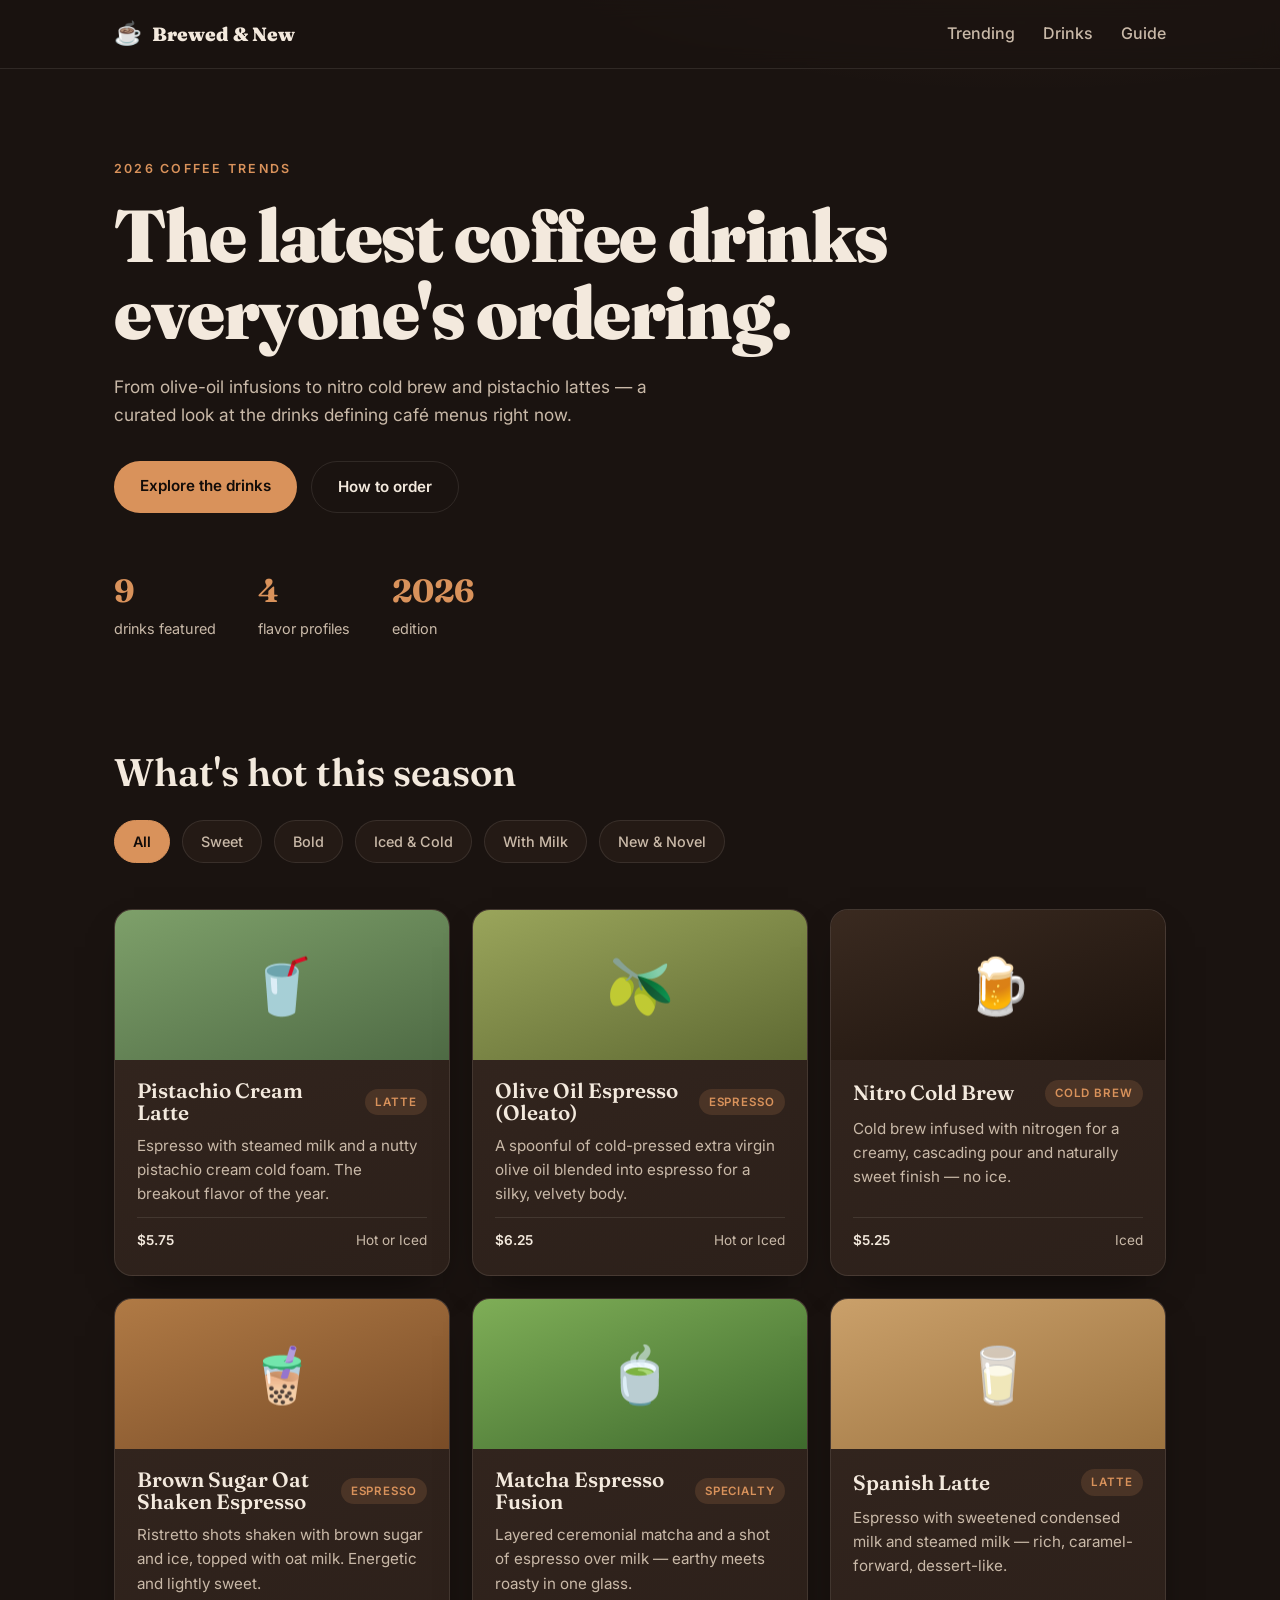
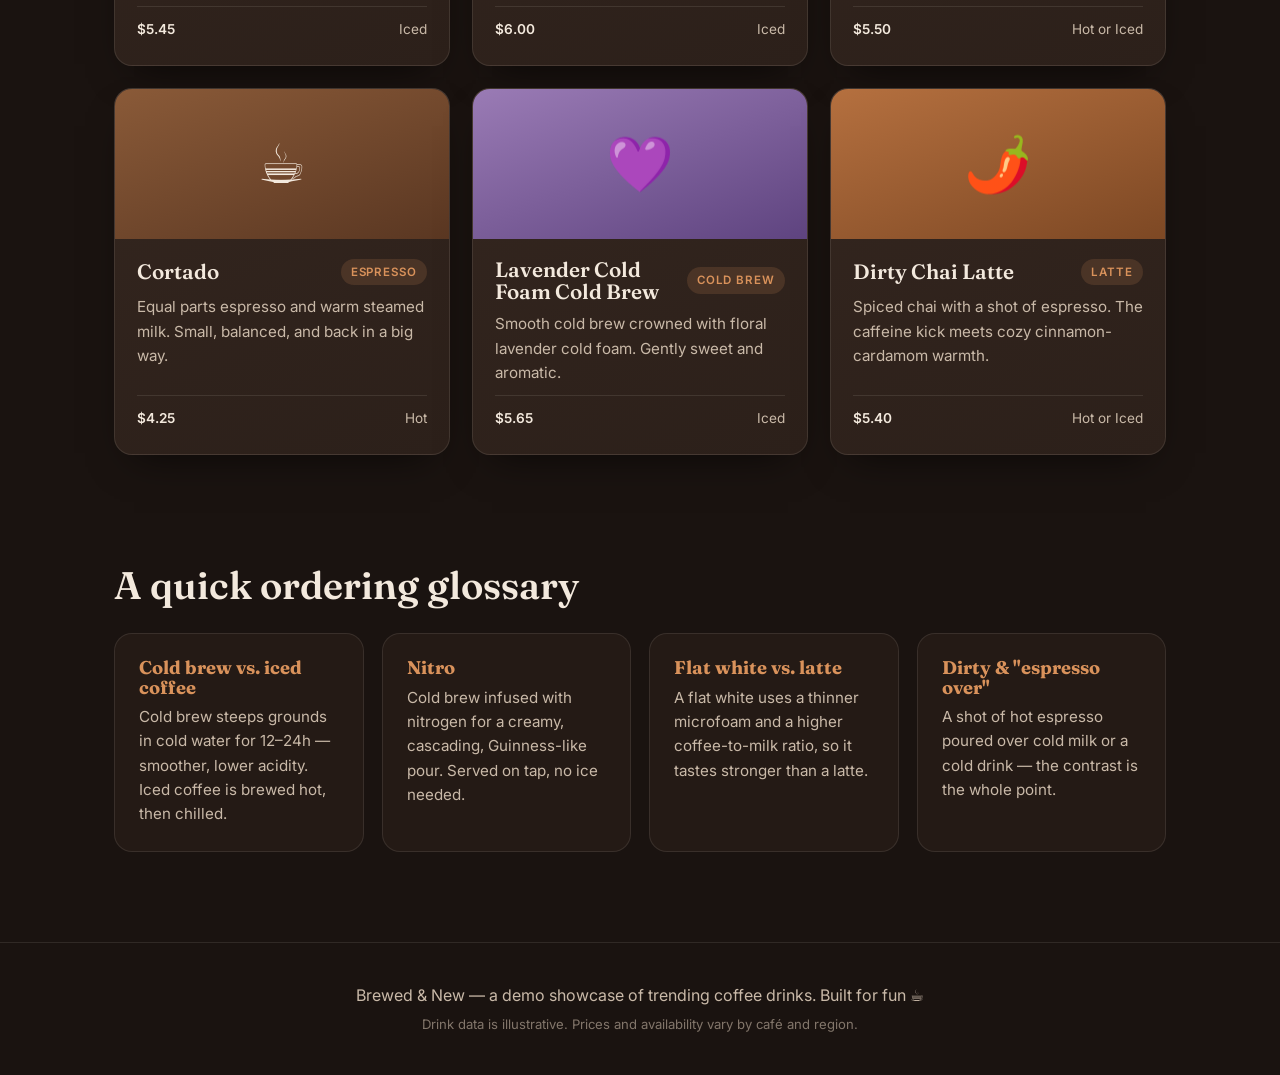
==== index.html @ 7a6bc36f "Add coffee trends website Initial static site featuring 2026 trending coffee drinks: - Responsive es" ====
<!DOCTYPE html>
<html lang="en">
<head>
  <meta charset="UTF-8" />
  <meta name="viewport" content="width=device-width, initial-scale=1.0" />
  <meta name="description" content="Discover the latest and most popular coffee drinks trending on the market right now." />
  <title>Brewed &amp; New — The Latest Coffee Drinks</title>
  <link rel="preconnect" href="https://fonts.googleapis.com" />
  <link rel="preconnect" href="https://fonts.gstatic.com" crossorigin />
  <link href="https://fonts.googleapis.com/css2?family=Fraunces:opsz,wght@9..144,400;9..144,600;9..144,900&family=Inter:wght@400;500;600&display=swap" rel="stylesheet" />
  <link rel="stylesheet" href="styles.css" />
</head>
<body>
  <header class="site-header">
    <nav class="nav">
      <a class="brand" href="#top">
        <span class="brand-mark">☕</span>
        <span>Brewed&nbsp;&amp;&nbsp;New</span>
      </a>
      <ul class="nav-links">
        <li><a href="#trending">Trending</a></li>
        <li><a href="#drinks">Drinks</a></li>
        <li><a href="#guide">Guide</a></li>
      </ul>
    </nav>
  </header>

  <main id="top">
    <!-- Hero -->
    <section class="hero">
      <div class="hero-inner">
        <p class="eyebrow">2026 Coffee Trends</p>
        <h1>The latest coffee drinks<br />everyone's ordering.</h1>
        <p class="hero-sub">
          From olive-oil infusions to nitro cold brew and pistachio lattes —
          a curated look at the drinks defining café menus right now.
        </p>
        <div class="hero-actions">
          <a class="btn btn-primary" href="#drinks">Explore the drinks</a>
          <a class="btn btn-ghost" href="#guide">How to order</a>
        </div>
        <div class="hero-stats">
          <div><strong id="stat-count">0</strong><span>drinks featured</span></div>
          <div><strong>4</strong><span>flavor profiles</span></div>
          <div><strong>2026</strong><span>edition</span></div>
        </div>
      </div>
    </section>

    <!-- Trending strip -->
    <section id="trending" class="trending">
      <h2 class="section-title">What's hot this season</h2>
      <div class="chips" id="chip-row"><!-- filter chips injected by JS --></div>
    </section>

    <!-- Drinks grid -->
    <section id="drinks" class="drinks">
      <div class="drinks-grid" id="drinks-grid"><!-- cards injected by JS --></div>
    </section>

    <!-- Ordering guide -->
    <section id="guide" class="guide">
      <h2 class="section-title">A quick ordering glossary</h2>
      <div class="guide-grid">
        <div class="guide-card">
          <h3>Cold brew vs. iced coffee</h3>
          <p>Cold brew steeps grounds in cold water for 12–24h — smoother, lower acidity. Iced coffee is brewed hot, then chilled.</p>
        </div>
        <div class="guide-card">
          <h3>Nitro</h3>
          <p>Cold brew infused with nitrogen for a creamy, cascading, Guinness-like pour. Served on tap, no ice needed.</p>
        </div>
        <div class="guide-card">
          <h3>Flat white vs. latte</h3>
          <p>A flat white uses a thinner microfoam and a higher coffee-to-milk ratio, so it tastes stronger than a latte.</p>
        </div>
        <div class="guide-card">
          <h3>Dirty &amp; "espresso over"</h3>
          <p>A shot of hot espresso poured over cold milk or a cold drink — the contrast is the whole point.</p>
        </div>
      </div>
    </section>
  </main>

  <footer class="site-footer">
    <p>Brewed &amp; New — a demo showcase of trending coffee drinks. Built for fun ☕</p>
    <p class="muted">Drink data is illustrative. Prices and availability vary by café and region.</p>
  </footer>

  <script src="script.js"></script>
</body>
</html>
---- styles.css ----
:root {
  --bg: #1a1310;
  --bg-soft: #241a15;
  --card: #2c201a;
  --card-2: #34261f;
  --cream: #f3e9dd;
  --cream-dim: #c9b9a8;
  --accent: #d9925b;
  --accent-2: #b86b3a;
  --espresso: #120c09;
  --line: rgba(243, 233, 221, 0.1);
  --radius: 18px;
  --shadow: 0 18px 40px -20px rgba(0, 0, 0, 0.7);
}

* { box-sizing: border-box; margin: 0; padding: 0; }

html { scroll-behavior: smooth; }

body {
  font-family: "Inter", system-ui, sans-serif;
  background:
    radial-gradient(1200px 600px at 80% -10%, rgba(217, 146, 91, 0.18), transparent 60%),
    var(--bg);
  color: var(--cream);
  line-height: 1.6;
  -webkit-font-smoothing: antialiased;
}

h1, h2, h3 { font-family: "Fraunces", Georgia, serif; line-height: 1.05; }

a { color: inherit; text-decoration: none; }

/* Header */
.site-header {
  position: sticky;
  top: 0;
  z-index: 50;
  backdrop-filter: blur(10px);
  background: rgba(26, 19, 16, 0.7);
  border-bottom: 1px solid var(--line);
}
.nav {
  max-width: 1100px;
  margin: 0 auto;
  padding: 16px 24px;
  display: flex;
  align-items: center;
  justify-content: space-between;
}
.brand {
  display: flex;
  align-items: center;
  gap: 10px;
  font-family: "Fraunces", serif;
  font-weight: 900;
  font-size: 1.2rem;
}
.brand-mark { font-size: 1.4rem; }
.nav-links { display: flex; gap: 28px; list-style: none; font-weight: 500; }
.nav-links a { color: var(--cream-dim); transition: color 0.2s; }
.nav-links a:hover { color: var(--accent); }

/* Hero */
.hero {
  max-width: 1100px;
  margin: 0 auto;
  padding: 90px 24px 60px;
}
.eyebrow {
  text-transform: uppercase;
  letter-spacing: 0.18em;
  font-size: 0.78rem;
  font-weight: 600;
  color: var(--accent);
  margin-bottom: 18px;
}
.hero h1 {
  font-size: clamp(2.4rem, 6vw, 4.6rem);
  font-weight: 900;
  letter-spacing: -0.02em;
}
.hero-sub {
  margin: 22px 0 32px;
  max-width: 540px;
  color: var(--cream-dim);
  font-size: 1.08rem;
}
.hero-actions { display: flex; gap: 14px; flex-wrap: wrap; }
.btn {
  display: inline-block;
  padding: 13px 26px;
  border-radius: 999px;
  font-weight: 600;
  font-size: 0.95rem;
  transition: transform 0.15s, background 0.2s, border-color 0.2s;
}
.btn:active { transform: translateY(1px); }
.btn-primary { background: var(--accent); color: var(--espresso); }
.btn-primary:hover { background: #e6a06a; }
.btn-ghost { border: 1px solid var(--line); color: var(--cream); }
.btn-ghost:hover { border-color: var(--accent); color: var(--accent); }

.hero-stats {
  display: flex;
  gap: 42px;
  margin-top: 52px;
  flex-wrap: wrap;
}
.hero-stats strong {
  display: block;
  font-family: "Fraunces", serif;
  font-size: 2rem;
  color: var(--accent);
}
.hero-stats span { color: var(--cream-dim); font-size: 0.9rem; }

/* Section titles */
.section-title {
  max-width: 1100px;
  margin: 0 auto 28px;
  padding: 0 24px;
  font-size: clamp(1.6rem, 3.5vw, 2.4rem);
  font-weight: 600;
}

/* Trending chips */
.trending { padding: 50px 0 10px; }
.chips {
  max-width: 1100px;
  margin: 0 auto;
  padding: 0 24px;
  display: flex;
  gap: 12px;
  flex-wrap: wrap;
}
.chip {
  border: 1px solid var(--line);
  background: var(--bg-soft);
  color: var(--cream-dim);
  padding: 9px 18px;
  border-radius: 999px;
  font: inherit;
  font-size: 0.9rem;
  font-weight: 500;
  cursor: pointer;
  transition: all 0.18s;
}
.chip:hover { border-color: var(--accent); color: var(--cream); }
.chip.active {
  background: var(--accent);
  border-color: var(--accent);
  color: var(--espresso);
  font-weight: 600;
}

/* Drinks grid */
.drinks { padding: 36px 0 80px; }
.drinks-grid {
  max-width: 1100px;
  margin: 0 auto;
  padding: 0 24px;
  display: grid;
  grid-template-columns: repeat(auto-fill, minmax(280px, 1fr));
  gap: 22px;
}
.card {
  background: linear-gradient(160deg, var(--card-2), var(--card));
  border: 1px solid var(--line);
  border-radius: var(--radius);
  overflow: hidden;
  box-shadow: var(--shadow);
  display: flex;
  flex-direction: column;
  transition: transform 0.2s, border-color 0.2s;
  animation: rise 0.5s ease both;
}
.card:hover { transform: translateY(-5px); border-color: rgba(217, 146, 91, 0.4); }
.card-art {
  height: 150px;
  display: grid;
  place-items: center;
  font-size: 3.4rem;
  position: relative;
}
.card-body { padding: 20px 22px 24px; display: flex; flex-direction: column; gap: 10px; flex: 1; }
.card-top { display: flex; align-items: center; justify-content: space-between; gap: 10px; }
.card h3 { font-size: 1.3rem; font-weight: 600; }
.tag {
  font-size: 0.72rem;
  text-transform: uppercase;
  letter-spacing: 0.08em;
  font-weight: 600;
  padding: 4px 10px;
  border-radius: 999px;
  background: rgba(217, 146, 91, 0.16);
  color: var(--accent);
  white-space: nowrap;
}
.card p { color: var(--cream-dim); font-size: 0.95rem; }
.card-meta {
  margin-top: auto;
  display: flex;
  justify-content: space-between;
  align-items: center;
  padding-top: 12px;
  border-top: 1px solid var(--line);
  font-size: 0.85rem;
}
.card-meta .price { font-weight: 600; color: var(--cream); }
.card-meta .heat { color: var(--cream-dim); }
.is-hidden { display: none !important; }

@keyframes rise {
  from { opacity: 0; transform: translateY(14px); }
  to { opacity: 1; transform: translateY(0); }
}

/* Guide */
.guide { padding: 30px 0 90px; }
.guide-grid {
  max-width: 1100px;
  margin: 0 auto;
  padding: 0 24px;
  display: grid;
  grid-template-columns: repeat(auto-fit, minmax(240px, 1fr));
  gap: 18px;
}
.guide-card {
  background: var(--bg-soft);
  border: 1px solid var(--line);
  border-radius: var(--radius);
  padding: 24px;
}
.guide-card h3 { font-size: 1.15rem; margin-bottom: 8px; color: var(--accent); }
.guide-card p { color: var(--cream-dim); font-size: 0.95rem; }

/* Footer */
.site-footer {
  border-top: 1px solid var(--line);
  padding: 40px 24px;
  text-align: center;
  color: var(--cream-dim);
}
.site-footer .muted { font-size: 0.82rem; opacity: 0.6; margin-top: 6px; }

@media (max-width: 600px) {
  .nav-links { display: none; }
  .hero { padding-top: 60px; }
}
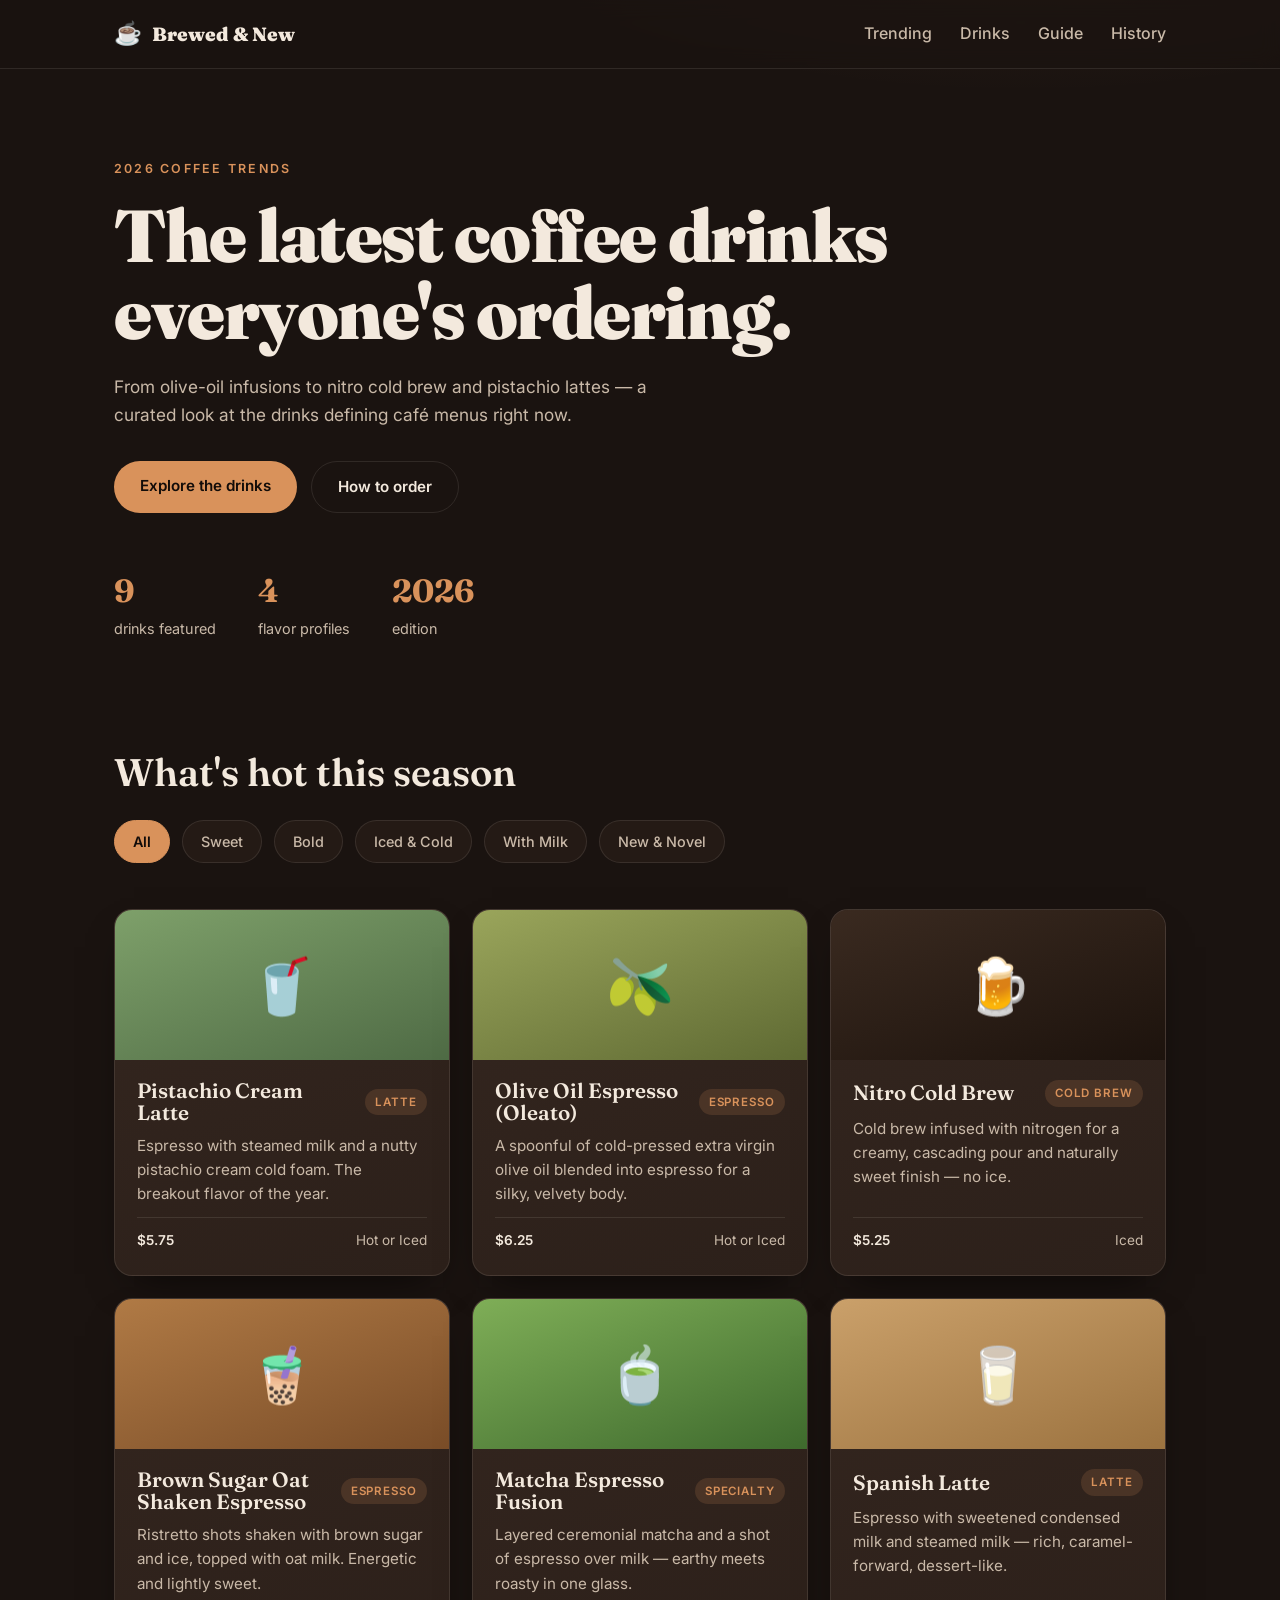
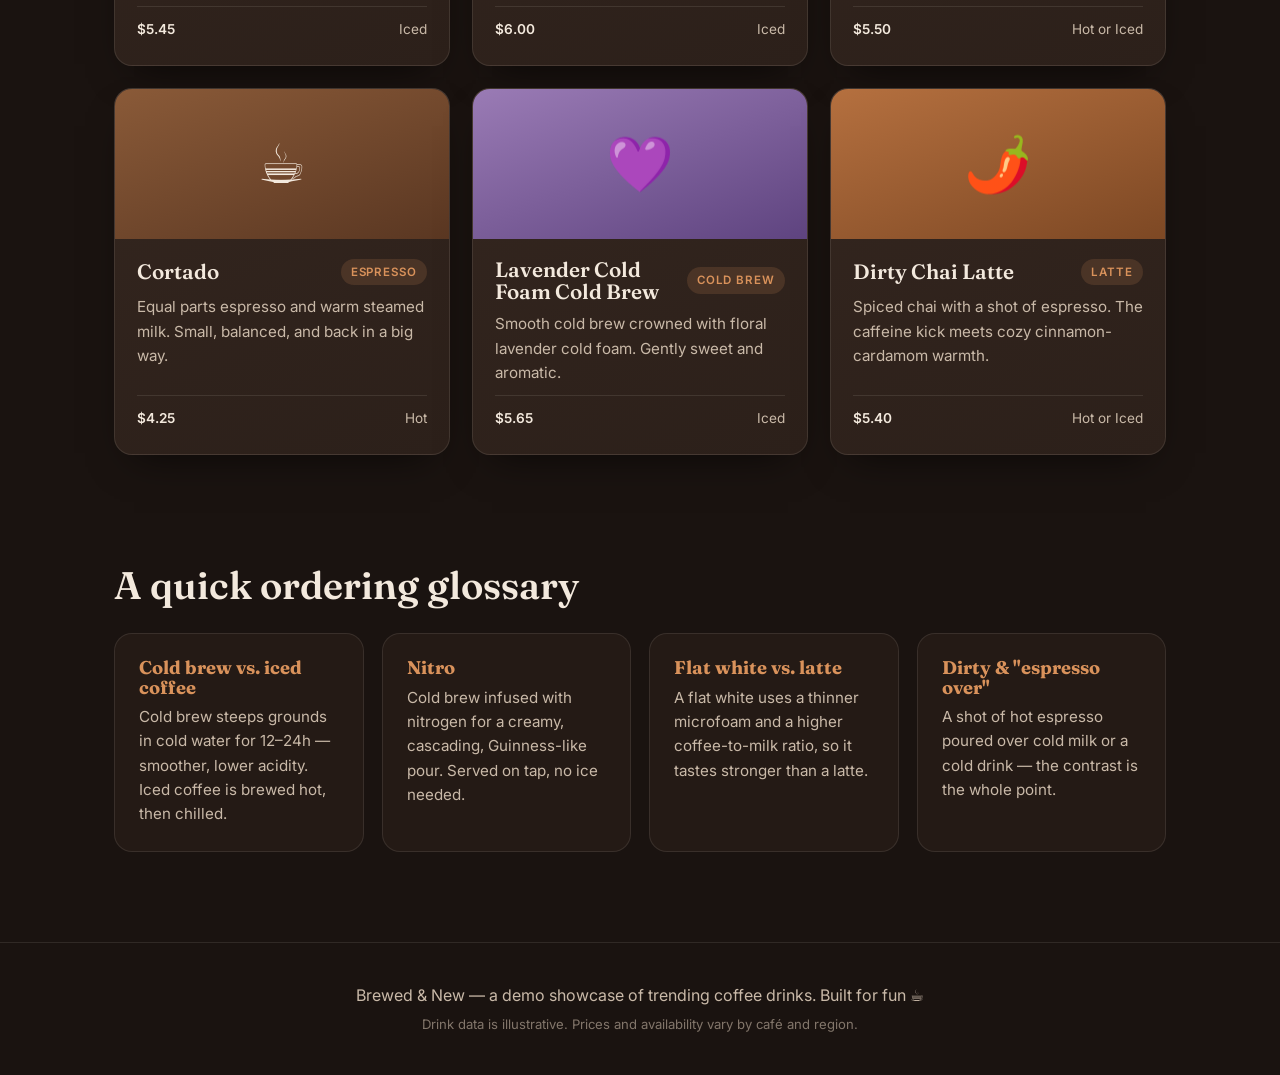
==== commit 55f2c7a1: "Add history of coffee page - New history.html with a vertical timeline of coffee's history - history" ====
--- a/index.html
+++ b/index.html
@@ -21,6 +21,7 @@
         <li><a href="#trending">Trending</a></li>
         <li><a href="#drinks">Drinks</a></li>
         <li><a href="#guide">Guide</a></li>
+        <li><a href="history.html">History</a></li>
       </ul>
     </nav>
   </header>
--- a/styles.css
+++ b/styles.css
@@ -216,6 +216,68 @@
   to { opacity: 1; transform: translateY(0); }
 }
 
+/* History timeline */
+.history { padding: 36px 0 60px; }
+.timeline {
+  max-width: 760px;
+  margin: 0 auto;
+  padding: 0 24px;
+  list-style: none;
+  position: relative;
+}
+.timeline::before {
+  content: "";
+  position: absolute;
+  left: 47px;
+  top: 8px;
+  bottom: 8px;
+  width: 2px;
+  background: var(--line);
+}
+.t-item {
+  position: relative;
+  display: flex;
+  gap: 22px;
+  padding: 0 0 34px 0;
+  animation: rise 0.5s ease both;
+}
+.t-marker {
+  flex: 0 0 48px;
+  height: 48px;
+  width: 48px;
+  border-radius: 50%;
+  display: grid;
+  place-items: center;
+  font-size: 1.4rem;
+  background: var(--card);
+  border: 1px solid rgba(217, 146, 91, 0.4);
+  box-shadow: 0 0 0 4px var(--bg);
+  z-index: 1;
+}
+.t-content {
+  background: var(--bg-soft);
+  border: 1px solid var(--line);
+  border-radius: var(--radius);
+  padding: 18px 22px;
+  flex: 1;
+}
+.t-era {
+  display: inline-block;
+  font-size: 0.78rem;
+  font-weight: 600;
+  letter-spacing: 0.08em;
+  text-transform: uppercase;
+  color: var(--accent);
+  margin-bottom: 6px;
+}
+.t-content h3 { font-size: 1.2rem; font-weight: 600; margin-bottom: 6px; }
+.t-content p { color: var(--cream-dim); font-size: 0.95rem; }
+
+@media (max-width: 600px) {
+  .timeline::before { left: 23px; }
+  .t-marker { flex-basis: 36px; height: 36px; width: 36px; font-size: 1.1rem; }
+}
+
 /* Guide */
 .guide { padding: 30px 0 90px; }
 .guide-grid {
